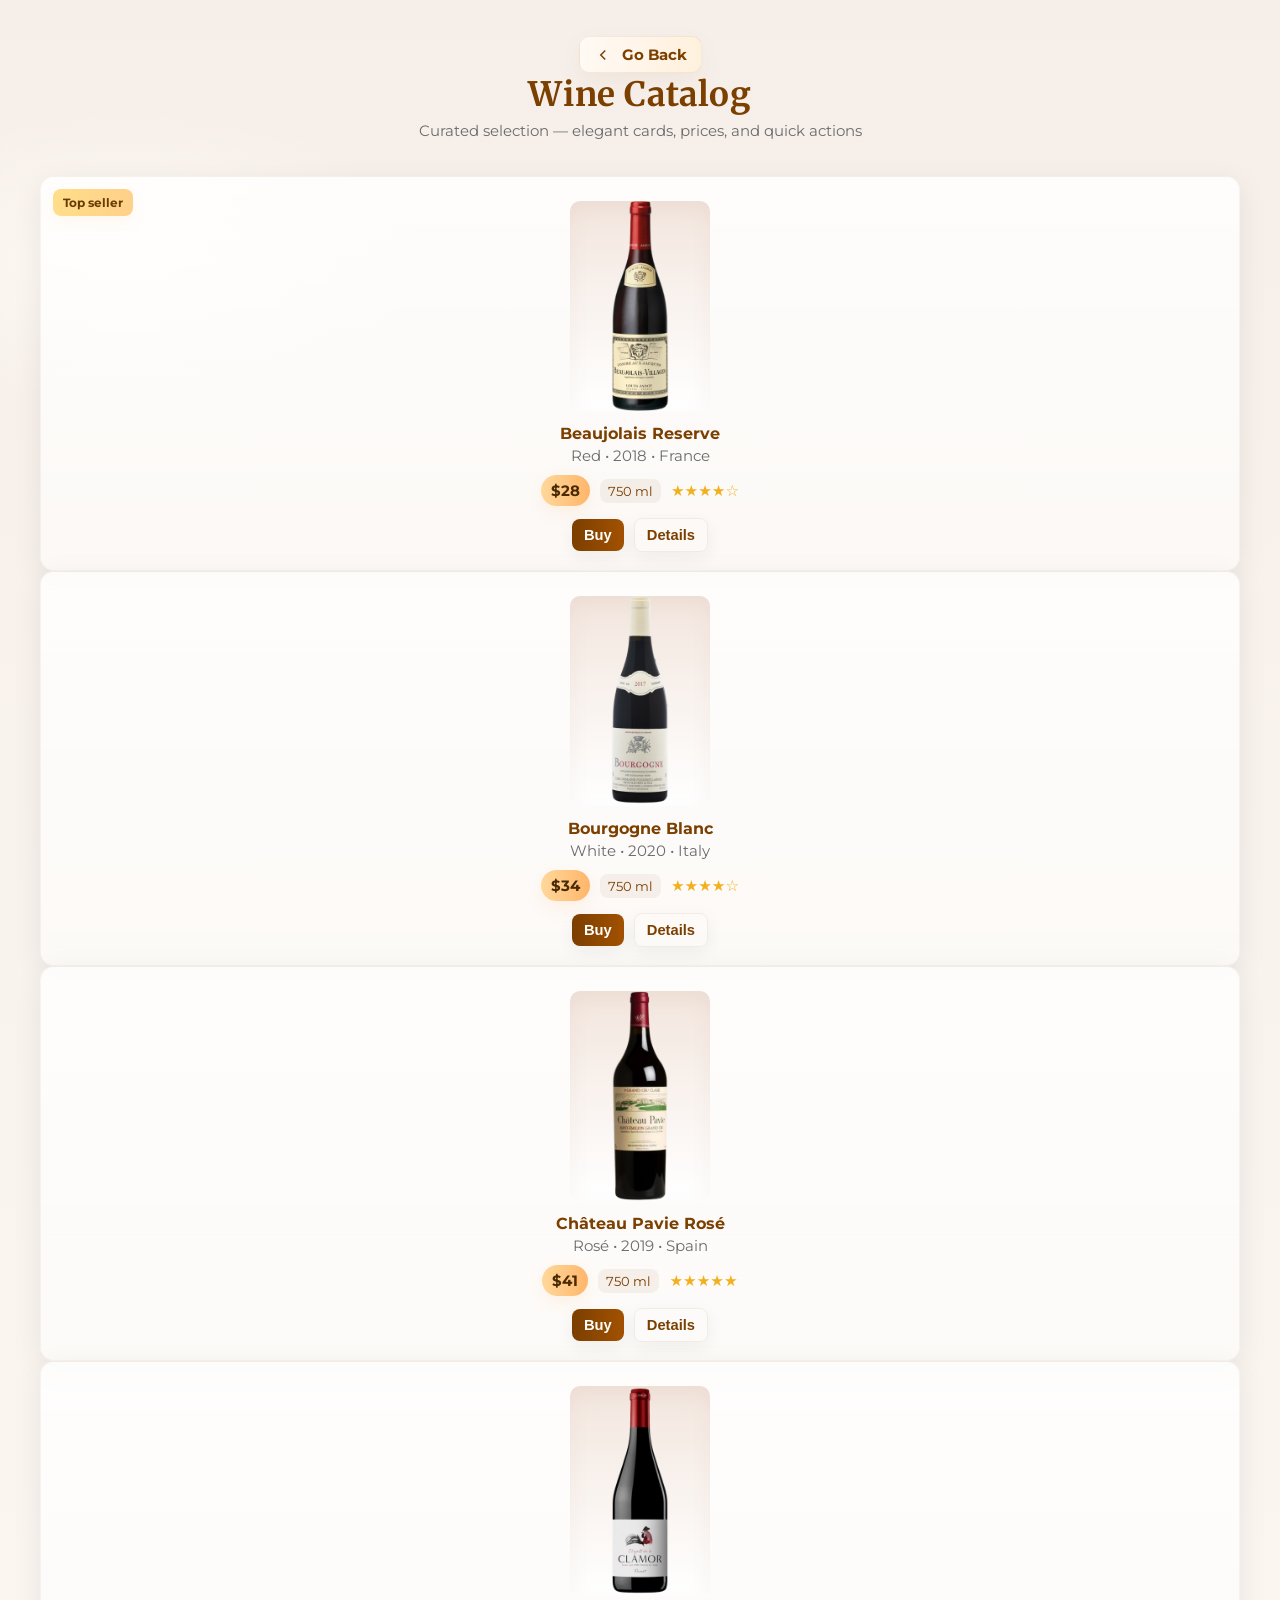
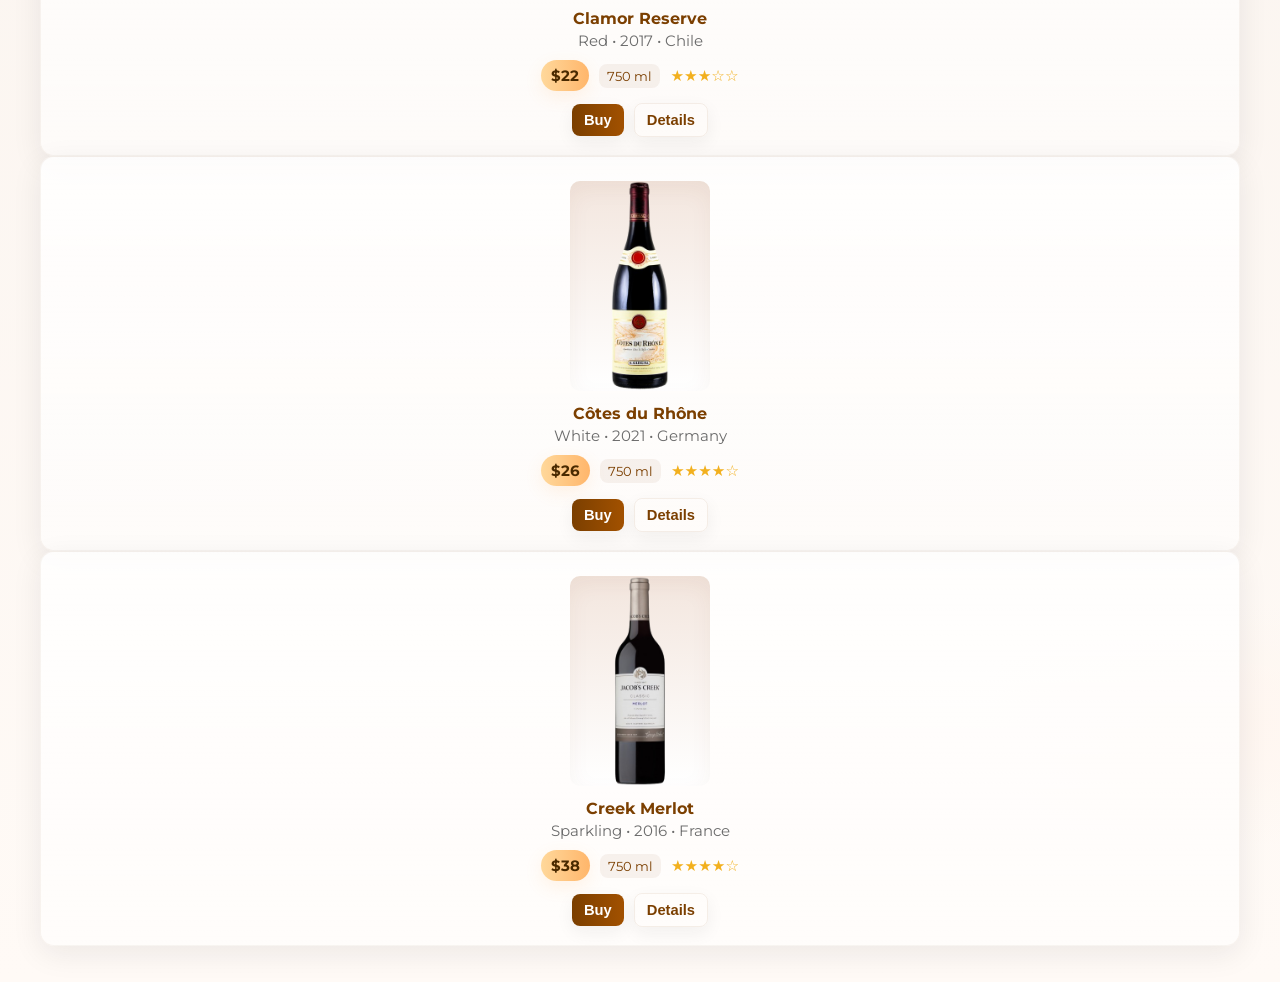
==== catalog.html @ f8fd90cb "First commit" ====
<!DOCTYPE html>
<html lang="ru"></html>
<head>
    <meta charset="utf-8" />
    <meta name="viewport" content="width=device-width,initial-scale=1" />
    <title>Wine Catalog</title>
    <link href="https://fonts.googleapis.com/css2?family=Montserrat:wght@500;700&family=Merriweather:wght@300;700&display=swap" rel="stylesheet">
    <link rel="stylesheet" href="/css/catalog.css" />
</head>
<body>
    <div class="wrap">
        <header>
    

            <a href="main.html" class="back-btn" aria-label="Go back">
                <svg viewBox="0 0 24 24" aria-hidden="true" focusable="false">
                    <path d="M15 18l-6-6 6-6"></path>
                </svg>
                <span>Go Back</span>
            </a>
            <h1>Wine Catalog</h1>
            <p>Curated selection — elegant cards, prices, and quick actions</p>
        </header>

        <div class="catalog"></div>
            <div class="wine" data-full-desc="A vibrant wine with notes of red berries, tobacco, and velvety tannins. Ideal with roasted meats and mature cheeses.">
                <div class="ribbon">Top seller</div>
                <div class="img-wrap">
                    <img src="img/BELAUJOLAS.png" alt="BELAUJOLAS">
                </div>
                <div class="wine-name">Beaujolais Reserve</div>
                <div class="wine-desc">Red • 2018 • France</div>

                <div class="meta">
                    <div class="price">$28</div>
                    <div class="badge">750 ml</div>
                    <div class="rating">★★★★☆</div>
                </div>

                <div class="actions">
                    <button class="btn btn-buy">Buy</button>
                    <button class="btn btn-details">Details</button>
                </div>
            </div>

            <div class="wine" data-full-desc="A light white with citrus and floral notes, an excellent aperitif wine.">
                <div class="img-wrap">
                    <img src="img/BOURGOGNE.png" alt="BOURGOGNE">
                </div>
                <div class="wine-name">Bourgogne Blanc</div>
                <div class="wine-desc">White • 2020 • Italy</div>

                <div class="meta">
                    <div class="price">$34</div>
                    <div class="badge">750 ml</div>
                    <div class="rating">★★★★☆</div>
                </div>

                <div class="actions">
                    <button class="btn btn-buy">Buy</button>
                    <button class="btn btn-details">Details</button>
                </div>
            </div>

            <div class="wine" data-full-desc="An exquisite pink wine with fruity aromas and fresh acidity.">
                <div class="img-wrap">
                    <img src="img/CHATEAU-PAVIE.png" alt="CHATEAU-PAVIE">
                </div>
                <div class="wine-name">Château Pavie Rosé</div>
                <div class="wine-desc">Rosé • 2019 • Spain</div>

                <div class="meta">
                    <div class="price">$41</div>
                    <div class="badge">750 ml</div>
                    <div class="rating">★★★★★</div>
                </div>

                <div class="actions">
                    <button class="btn btn-buy">Buy</button>
                    <button class="btn btn-details">Details</button>
                </div>
            </div>

            <div class="wine" data-full-desc="A deep Chilean wine with notes of spice and dark fruit.">
                <div class="img-wrap">
                    <img src="img/CLAMOR.png" alt="CLAMOR">
                </div>
                <div class="wine-name">Clamor Reserve</div>
                <div class="wine-desc">Red • 2017 • Chile</div>

                <div class="meta">
                    <div class="price">$22</div>
                    <div class="badge">750 ml</div>
                    <div class="rating">★★★☆☆</div>
                </div>

                <div class="actions">
                    <button class="btn btn-buy">Buy</button>
                    <button class="btn btn-details">Details</button>
                </div>
            </div>

            <div class="wine" data-full-desc="A refreshing white with hints of green apple and herbs.">
                <div class="img-wrap">
                    <img src="img/COTES-DU-RHONE.png" alt="COTES-DU-RHONE">
                </div>
                <div class="wine-name">Côtes du Rhône</div>
                <div class="wine-desc">White • 2021 • Germany</div>

                <div class="meta">
                    <div class="price">$26</div>
                    <div class="badge">750 ml</div>
                    <div class="rating">★★★★☆</div>
                </div>

                <div class="actions">
                    <button class="btn btn-buy">Buy</button>
                    <button class="btn btn-details">Details</button>
                </div>
            </div>

            <div class="wine" data-full-desc="A sparkling wine with fine bubbles and notes of pear, ideal with desserts.">
                <div class="img-wrap">
                    <img src="img/CREEK-MERLOT.png" alt="CREEK-MERLOT">
                </div>
                <div class="wine-name">Creek Merlot</div>
                <div class="wine-desc">Sparkling • 2016 • France</div>

                <div class="meta">
                    <div class="price">$38</div>
                    <div class="badge">750 ml</div>
                    <div class="rating">★★★★☆</div>
                </div>

                <div class="actions">
                    <button class="btn btn-buy">Buy</button>
                    <button class="btn btn-details">Details</button>
                </div>
            </div>
        </div>
    </div>

    <!-- Modal -->
    <div class="modal-overlay" id="modalOverlay" aria-hidden="true">
        <div class="modal" role="dialog" aria-modal="true" aria-labelledby="modalTitle">
            <button class="close" id="modalClose" title="Close">&times;</button>
            <div class="modal-left">
                <img id="modalImg" src="" alt="">
            </div>
            <div class="modal-right">
                <h2 id="modalTitle">Название вина</h2>
                <div class="small" id="modalSub">Категория • Год • Страна</div>

                <div class="meta" style="margin-top:6px">
                    <div class="price" id="modalPrice">$0</div>
                    <div class="badge" id="modalBadge">750 ml</div>
                    <div class="rating" id="modalRating">★★★★☆</div>
                </div>

                <div class="full-desc" id="modalDesc">Полное описание вина.</div>

                <div class="modal-actions">
                    <button class="btn btn-buy" id="modalBuy">Buy</button>
                    <button class="btn" id="modalClose2">Close</button>
                </div>
            </div>
        </div>
    </div>

    <script>
        (function(){
            const overlay = document.getElementById('modalOverlay');
            const modalImg = document.getElementById('modalImg');
            const modalTitle = document.getElementById('modalTitle');
            const modalSub = document.getElementById('modalSub');
            const modalPrice = document.getElementById('modalPrice');
            const modalBadge = document.getElementById('modalBadge');
            const modalRating = document.getElementById('modalRating');
            const modalDesc = document.getElementById('modalDesc');
            const closeBtns = [document.getElementById('modalClose'), document.getElementById('modalClose2')];
            const buyBtn = document.getElementById('modalBuy');

            function openModalFromWine(wineEl){
                const img = wineEl.querySelector('.img-wrap img');
                const name = wineEl.querySelector('.wine-name')?.textContent || '';
                const sub = wineEl.querySelector('.wine-desc')?.textContent || '';
                const price = wineEl.querySelector('.price')?.textContent || '';
                const badge = wineEl.querySelector('.badge')?.textContent || '';
                const rating = wineEl.querySelector('.rating')?.textContent || '';
                const full = wineEl.dataset.fullDesc || wineEl.querySelector('.wine-desc')?.textContent || '';

                modalImg.src = img?.src || '';
                modalImg.alt = img?.alt || name;
                modalTitle.textContent = name;
                modalSub.textContent = sub;
                modalPrice.textContent = price;
                modalBadge.textContent = badge;
                modalRating.textContent = rating;
                modalDesc.textContent = full;

                overlay.classList.add('open');
                overlay.setAttribute('aria-hidden', 'false');
                document.body.style.overflow = 'hidden';
            }

            function closeModal(){
                overlay.classList.remove('open');
                overlay.setAttribute('aria-hidden', 'true');
                document.body.style.overflow = '';
            }

            document.querySelectorAll('.btn-details').forEach(btn=>{
                btn.addEventListener('click', function(){
                    const wine = this.closest('.wine');
                    if(!wine) return;
                    openModalFromWine(wine);
                });
            });

            closeBtns.forEach(b=> b && b.addEventListener('click', closeModal));
            overlay.addEventListener('click', function(e){
                if(e.target === overlay) closeModal();
            });
            document.addEventListener('keydown', function(e){
                if(e.key === 'Escape' && overlay.classList.contains('open')) closeModal();
            });

            // example: Buy in modal simply alerts (hook to real flow)
            buyBtn.addEventListener('click', function(){
                const name = modalTitle.textContent;
                alert(name + ' — added to cart (demo)');
                closeModal();
            });
        })();
    </script>
</body>
</html>
---- css/catalog.css ----
:root{
            --bg1: #f6efe9;
            --bg2: #fffaf6;
            --accent: #7b3f00;
            --muted: #6b6b6b;
            --card-bg: rgba(255,255,255,0.7);
            --glass: rgba(255,255,255,0.55);
            --shadow: 0 8px 30px rgba(27,31,35,0.08);
        }
        *{box-sizing:border-box}
        body{
            margin:0;
            font-family: "Montserrat", system-ui, -apple-system, "Segoe UI", Roboto, "Helvetica Neue", Arial;
            background: radial-gradient(1200px 600px at 10% 10%, #fff9f3 0%, rgba(255,250,245,0) 25%),
                        radial-gradient(1000px 500px at 95% 90%, #fff6f0 0%, rgba(255,250,245,0) 25%),
                        linear-gradient(180deg,var(--bg1),var(--bg2));
            color:#2b2b2b;
            -webkit-font-smoothing:antialiased;
            -moz-osx-font-smoothing:grayscale;
            padding:36px 20px;
        }

        .wrap{
            max-width:1200px;
            margin:0 auto;
        }

        header{
            text-align:center;
            margin-bottom:28px;
        }
        header h1{
            font-family: "Merriweather", serif;
            margin:0;
            font-size:2.1rem;
            color:var(--accent);
            letter-spacing:0.6px;
        }
        header p{
            margin:6px 0 0;
            color:var(--muted);
            font-size:0.95rem;
        }

        /* changed to horizontal row with overflow */
        .catalog{
            display:flex;
            gap:28px;
            margin-top:28px;
            overflow-x:auto;
            padding-bottom:8px;
            -webkit-overflow-scrolling: touch;
            align-items:flex-start;
            flex-wrap:nowrap;
        }

        /* ensure each card has fixed width in the row */
        .wine{
            flex: 0 0 260px;
            background: linear-gradient(180deg, rgba(255,255,255,0.85), var(--glass));
            border-radius:14px;
            padding:18px;
            text-align:center;
            box-shadow:var(--shadow);
            transition:transform .28s cubic-bezier(.2,.9,.3,1), box-shadow .28s;
            position:relative;
            overflow:hidden;
            border:1px solid rgba(123,63,0,0.05);
        }
        .wine:hover{
            transform: translateY(-8px);
            box-shadow: 0 18px 40px rgba(27,31,35,0.12);
        }

        .img-wrap{
            width:140px;
            height:210px;
            margin:6px auto 12px;
            border-radius:10px;
            overflow:hidden;
            background:linear-gradient(180deg,#f3e6de,#fff);
            box-shadow: 0 8px 22px rgba(123,63,0,0.05) inset;
            display:flex;
            align-items:center;
            justify-content:center;
        }
        .img-wrap img{
            width:100%;
            height:100%;
            object-fit:cover;
            display:block;
            transition:transform .6s;
        }
        .wine:hover .img-wrap img{
            transform:scale(1.05) rotate(-1deg);
        }

        .wine-name{
            font-weight:700;
            color:var(--accent);
            font-size:1.02rem;
            margin:8px 0 4px;
        }
        .wine-desc{
            font-size:0.92rem;
            color:var(--muted);
            margin-bottom:10px;
        }

        .meta{
            display:flex;
            justify-content:center;
            gap:10px;
            align-items:center;
            margin-bottom:12px;
        }
        .price{
            background: linear-gradient(90deg,#ffd89b,#ffb66b);
            color:#4a2a00;
            padding:6px 10px;
            border-radius:999px;
            font-weight:700;
            font-size:0.95rem;
            box-shadow: 0 6px 18px rgba(255,166,72,0.12);
        }
        .badge{
            font-size:0.82rem;
            color:#7b3f00;
            background:rgba(123,63,0,0.06);
            padding:4px 8px;
            border-radius:8px;
        }

        .rating{
            color:#f2b01e;
            font-size:0.95rem;
        }

        .actions{
            display:flex;
            gap:10px;
            justify-content:center;
            align-items:center;
        }
        .btn{
            cursor:pointer;
            border:0;
            padding:8px 12px;
            border-radius:8px;
            font-weight:700;
            font-size:0.92rem;
            transition:transform .18s, box-shadow .18s;
            box-shadow: 0 6px 18px rgba(27,31,35,0.06);
            background:transparent;
        }
        .btn:active{transform:translateY(1px)}
        .btn-buy{
            background: linear-gradient(90deg,#7b3f00,#a25100);
            color:#fff;
        }
        .btn-details{
            background:transparent;
            color:var(--accent);
            border:1px solid rgba(123,63,0,0.08);
        }

        /* small subtle label ribbon */
        .ribbon{
            position:absolute;
            left:12px;
            top:12px;
            background:linear-gradient(90deg,#ffde8a,#ffd08a);
            color:#6a3b00;
            padding:6px 10px;
            border-radius:8px;
            font-weight:700;
            font-size:0.78rem;
            box-shadow:0 6px 16px rgba(255,160,60,0.08);
        }

        /* modal */
        .modal-overlay{
            position:fixed;
            inset:0;
            display:none;
            align-items:center;
            justify-content:center;
            background:rgba(10,10,10,0.45);
            z-index:1200;
            padding:24px;
        }
        .modal-overlay.open{display:flex}
        .modal{
            width:100%;
            max-width:920px;
            background: linear-gradient(180deg, rgba(255,255,255,0.98), #fff);
            border-radius:14px;
            box-shadow: 0 30px 80px rgba(20,20,20,0.28);
            overflow:hidden;
            display:flex;
            gap:22px;
            position:relative;
        }
        .modal-left{
            width:360px;
            min-width:260px;
            background:linear-gradient(180deg,#f8f2ef,#fff);
            display:flex;
            align-items:center;
            justify-content:center;
            padding:20px;
        }
        .modal-left img{
            width:100%;
            height:100%;
            max-height:520px;
            object-fit:contain;
            border-radius:10px;
        }
        .modal-right{
            padding:22px;
            flex:1;
            display:flex;
            flex-direction:column;
            gap:12px;
        }
        .modal-right h2{
            margin:0;
            font-family: "Merriweather", serif;
            color:var(--accent);
        }
        .modal-right .small{
            color:var(--muted);
            font-size:0.95rem;
        }
        .modal-right .meta{justify-content:flex-start; margin:6px 0 8px}
        .full-desc{
            color:#333;
            line-height:1.45;
            margin-top:8px;
            flex:1;
        }
        .modal-actions{
            display:flex;
            gap:10px;
            justify-content:flex-end;
            margin-top:8px;
        }
        .modal .close{
            position:absolute;
            right:12px;
            top:10px;
            border:0;
            background:transparent;
            font-size:18px;
            cursor:pointer;
            color:var(--muted);
            padding:8px;
        }

        @media (max-width:820px){
            .modal{flex-direction:column}
            .modal-left{width:100%; min-width:auto; padding:12px}
            .modal-right{padding:14px}
        }

        /* responsive tweaks */
        @media (max-width:520px){
            .img-wrap{width:120px;height:180px}
            .catalog{gap:18px}
            .wine{flex: 0 0 220px;}
        }
        .back-btn{
                    display:inline-flex;
                    align-items:center;
                    gap:10px;
                    padding:8px 14px;
                    border-radius:10px;
                    font-weight:700;
                    font-size:0.95rem;
                    text-decoration:none;
                    color:var(--accent);
                    background: linear-gradient(90deg, rgba(255,250,245,0.9), rgba(255,240,220,0.95));
                    border:1px solid rgba(123,63,0,0.08);
                    box-shadow: 0 8px 24px rgba(123,63,0,0.06);
                    transition:transform .18s ease, box-shadow .18s ease, opacity .18s;
                    -webkit-tap-highlight-color: transparent;
                }
                .back-btn svg{width:18px;height:18px;flex:0 0 18px; fill:none; stroke:currentColor; stroke-width:2; display:block}
                .back-btn:hover{
                    transform:translateY(-4px);
                    box-shadow: 0 18px 40px rgba(123,63,0,0.12);
                }
                .back-btn:active{transform:translateY(-1px)
                }
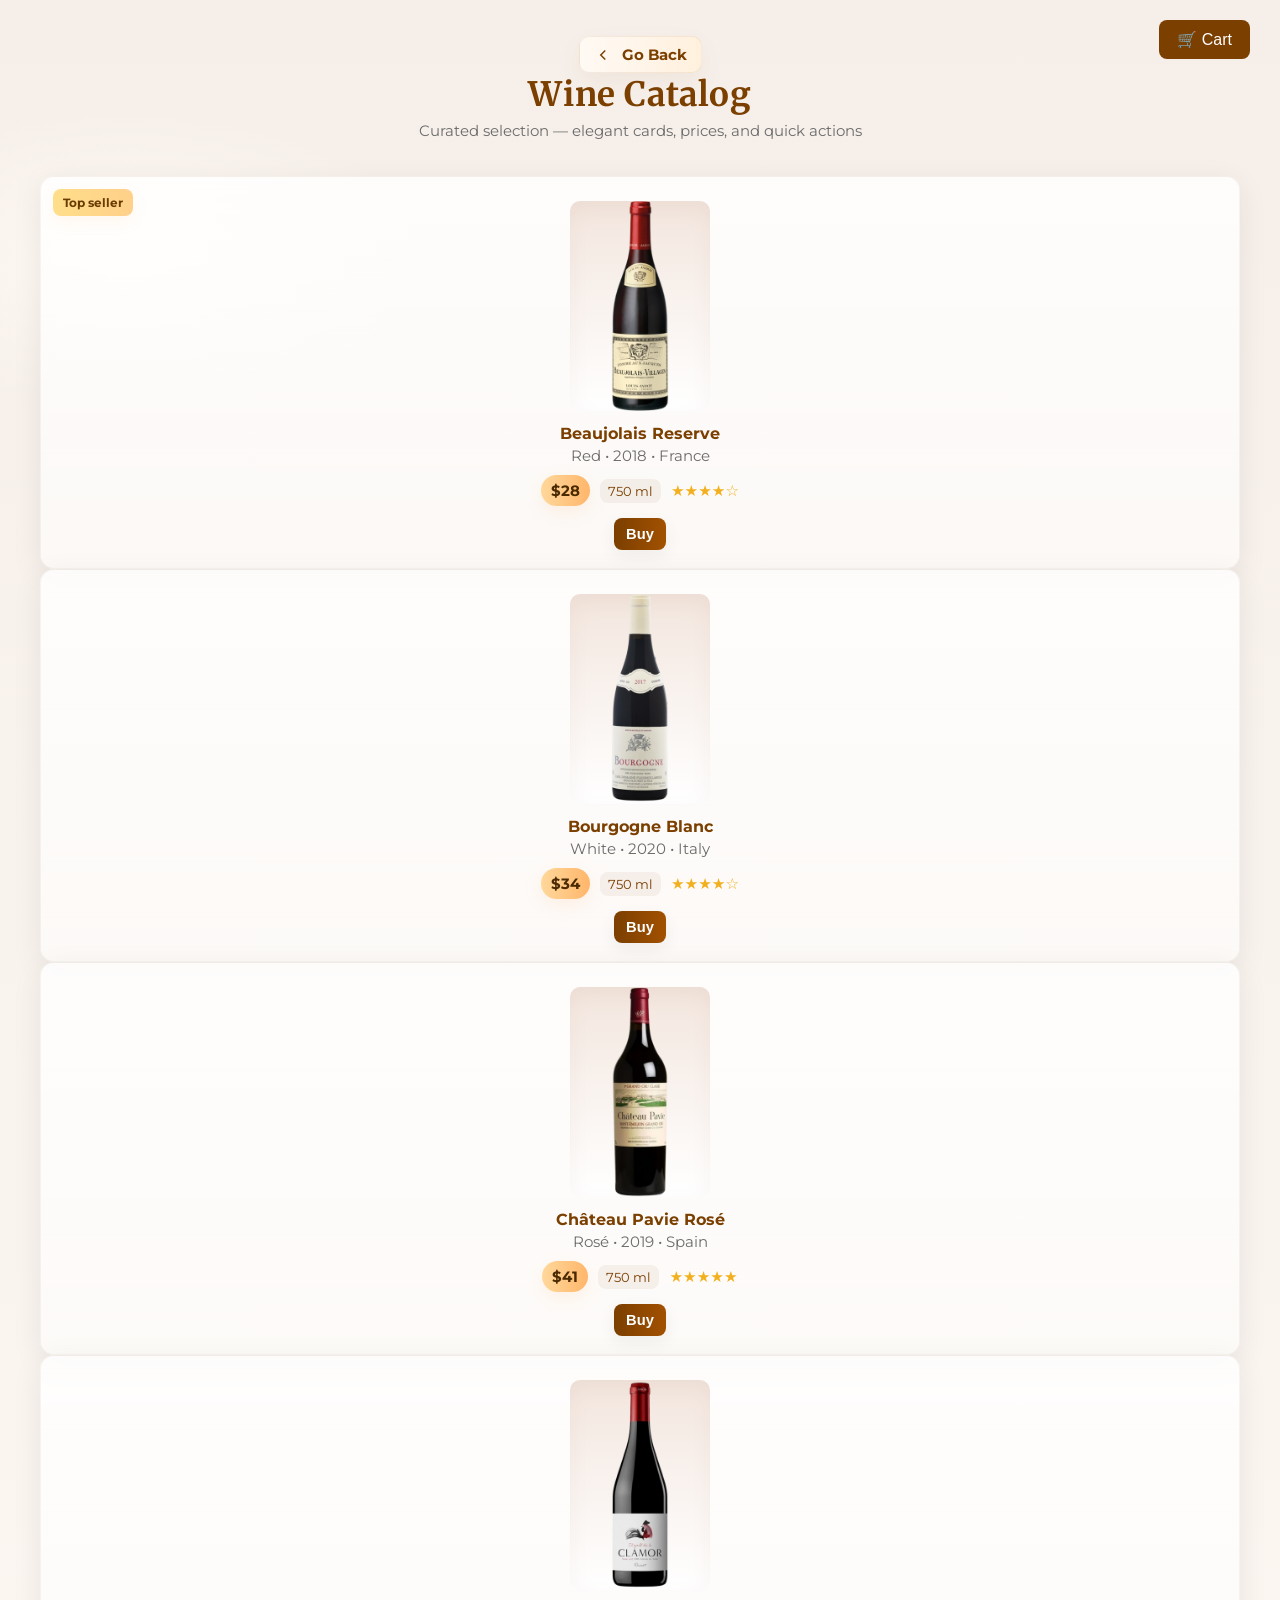
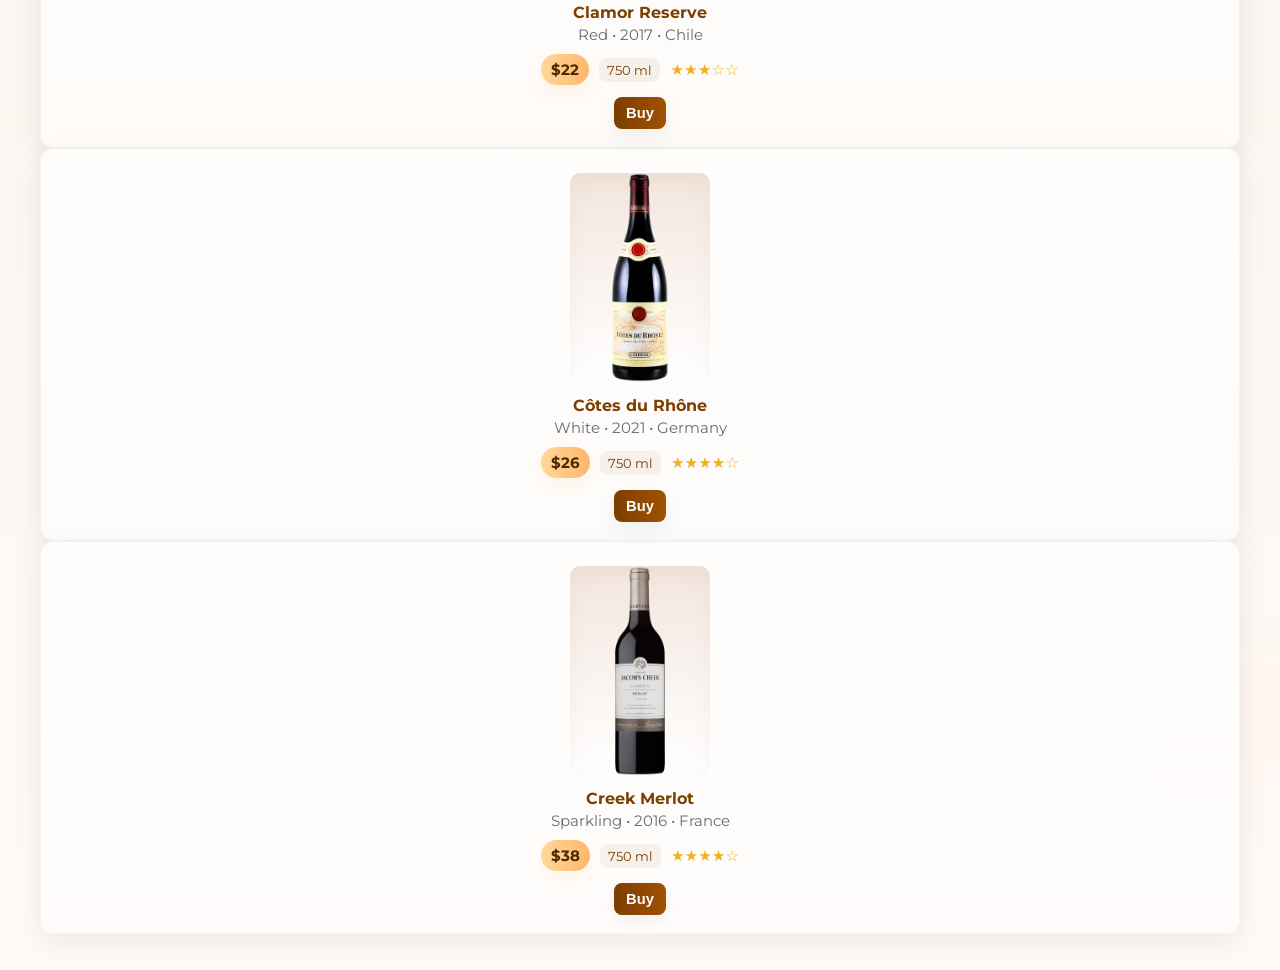
==== commit 13fee5d9: "Commit" ====
--- a/catalog.html
+++ b/catalog.html
@@ -6,11 +6,11 @@
     <title>Wine Catalog</title>
     <link href="https://fonts.googleapis.com/css2?family=Montserrat:wght@500;700&family=Merriweather:wght@300;700&display=swap" rel="stylesheet">
     <link rel="stylesheet" href="/css/catalog.css" />
+    
 </head>
 <body>
     <div class="wrap">
         <header>
-    
 
             <a href="main.html" class="back-btn" aria-label="Go back">
                 <svg viewBox="0 0 24 24" aria-hidden="true" focusable="false">
@@ -21,6 +21,7 @@
             <h1>Wine Catalog</h1>
             <p>Curated selection — elegant cards, prices, and quick actions</p>
         </header>
+        <button id="cartToggle" class="cart-button">🛒 Cart</button>
 
         <div class="catalog"></div>
             <div class="wine" data-full-desc="A vibrant wine with notes of red berries, tobacco, and velvety tannins. Ideal with roasted meats and mature cheeses.">
@@ -38,8 +39,8 @@
                 </div>
 
                 <div class="actions">
-                    <button class="btn btn-buy">Buy</button>
-                    <button class="btn btn-details">Details</button>
+                    <button onclick="addToCart('Beaujolais Reserve', 28)" class="btn btn-buy">Buy</button>
+                    
                 </div>
             </div>
 
@@ -57,8 +58,8 @@
                 </div>
 
                 <div class="actions">
-                    <button class="btn btn-buy">Buy</button>
-                    <button class="btn btn-details">Details</button>
+                    <button onclick="addToCart('Bourgogne Blanc', 34)" class="btn btn-buy">Buy</button>
+                    
                 </div>
             </div>
 
@@ -76,8 +77,8 @@
                 </div>
 
                 <div class="actions">
-                    <button class="btn btn-buy">Buy</button>
-                    <button class="btn btn-details">Details</button>
+                    <button onclick="addToCart('Château Pavie Rosé', 41)" class="btn btn-buy">Buy</button>
+                    
                 </div>
             </div>
 
@@ -95,8 +96,8 @@
                 </div>
 
                 <div class="actions">
-                    <button class="btn btn-buy">Buy</button>
-                    <button class="btn btn-details">Details</button>
+                    <button onclick="addToCart('Clamor Reserve', 22)" class="btn btn-buy">Buy</button>
+                    
                 </div>
             </div>
 
@@ -114,8 +115,8 @@
                 </div>
 
                 <div class="actions">
-                    <button class="btn btn-buy">Buy</button>
-                    <button class="btn btn-details">Details</button>
+                    <button onclick="addToCart('Côtes du Rhône', 26)" class="btn btn-buy">Buy</button>
+                    
                 </div>
             </div>
 
@@ -133,105 +134,29 @@
                 </div>
 
                 <div class="actions">
-                    <button class="btn btn-buy">Buy</button>
-                    <button class="btn btn-details">Details</button>
+                    <button onclick="addToCart('Creek Merlot', 38)" class="btn btn-buy">Buy</button>
+                
                 </div>
             </div>
+
+            
+            <!-- Выдвижная корзина -->
+        <div id="cartPanel" class="cart-panel">
+            <div class="cart-header">
+                <h2>Your Cart</h2>
+                <button id="closeCart" class="close-btn">✕</button>
+            </div>
+                <ul id="cart"></ul>
+            <div class="cart-footer">
+                 <p><strong>Total:</strong> $<span id="cartTotal">0.00</span></p>
+                 <button id="checkoutBtn">Checkout</button>
+                 <button id="clearCartBtn">Clear</button>
+            </div>
+            </div>
+            <div id="overlay" class="overlay"></div>
         </div>
     </div>
 
-    <!-- Modal -->
-    <div class="modal-overlay" id="modalOverlay" aria-hidden="true">
-        <div class="modal" role="dialog" aria-modal="true" aria-labelledby="modalTitle">
-            <button class="close" id="modalClose" title="Close">&times;</button>
-            <div class="modal-left">
-                <img id="modalImg" src="" alt="">
-            </div>
-            <div class="modal-right">
-                <h2 id="modalTitle">Название вина</h2>
-                <div class="small" id="modalSub">Категория • Год • Страна</div>
-
-                <div class="meta" style="margin-top:6px">
-                    <div class="price" id="modalPrice">$0</div>
-                    <div class="badge" id="modalBadge">750 ml</div>
-                    <div class="rating" id="modalRating">★★★★☆</div>
-                </div>
-
-                <div class="full-desc" id="modalDesc">Полное описание вина.</div>
-
-                <div class="modal-actions">
-                    <button class="btn btn-buy" id="modalBuy">Buy</button>
-                    <button class="btn" id="modalClose2">Close</button>
-                </div>
-            </div>
-        </div>
-    </div>
-
-    <script>
-        (function(){
-            const overlay = document.getElementById('modalOverlay');
-            const modalImg = document.getElementById('modalImg');
-            const modalTitle = document.getElementById('modalTitle');
-            const modalSub = document.getElementById('modalSub');
-            const modalPrice = document.getElementById('modalPrice');
-            const modalBadge = document.getElementById('modalBadge');
-            const modalRating = document.getElementById('modalRating');
-            const modalDesc = document.getElementById('modalDesc');
-            const closeBtns = [document.getElementById('modalClose'), document.getElementById('modalClose2')];
-            const buyBtn = document.getElementById('modalBuy');
-
-            function openModalFromWine(wineEl){
-                const img = wineEl.querySelector('.img-wrap img');
-                const name = wineEl.querySelector('.wine-name')?.textContent || '';
-                const sub = wineEl.querySelector('.wine-desc')?.textContent || '';
-                const price = wineEl.querySelector('.price')?.textContent || '';
-                const badge = wineEl.querySelector('.badge')?.textContent || '';
-                const rating = wineEl.querySelector('.rating')?.textContent || '';
-                const full = wineEl.dataset.fullDesc || wineEl.querySelector('.wine-desc')?.textContent || '';
-
-                modalImg.src = img?.src || '';
-                modalImg.alt = img?.alt || name;
-                modalTitle.textContent = name;
-                modalSub.textContent = sub;
-                modalPrice.textContent = price;
-                modalBadge.textContent = badge;
-                modalRating.textContent = rating;
-                modalDesc.textContent = full;
-
-                overlay.classList.add('open');
-                overlay.setAttribute('aria-hidden', 'false');
-                document.body.style.overflow = 'hidden';
-            }
-
-            function closeModal(){
-                overlay.classList.remove('open');
-                overlay.setAttribute('aria-hidden', 'true');
-                document.body.style.overflow = '';
-            }
-
-            document.querySelectorAll('.btn-details').forEach(btn=>{
-                btn.addEventListener('click', function(){
-                    const wine = this.closest('.wine');
-                    if(!wine) return;
-                    openModalFromWine(wine);
-                });
-            });
-
-            closeBtns.forEach(b=> b && b.addEventListener('click', closeModal));
-            overlay.addEventListener('click', function(e){
-                if(e.target === overlay) closeModal();
-            });
-            document.addEventListener('keydown', function(e){
-                if(e.key === 'Escape' && overlay.classList.contains('open')) closeModal();
-            });
-
-            // example: Buy in modal simply alerts (hook to real flow)
-            buyBtn.addEventListener('click', function(){
-                const name = modalTitle.textContent;
-                alert(name + ' — added to cart (demo)');
-                closeModal();
-            });
-        })();
-    </script>
+<script src="Js/Cart.js"></script>
 </body>
 </html>
--- a/css/catalog.css
+++ b/css/catalog.css
@@ -292,4 +292,122 @@
                     box-shadow: 0 18px 40px rgba(123,63,0,0.12);
                 }
                 .back-btn:active{transform:translateY(-1px)
-                }+                }
+
+                /* Кнопка корзины */
+.cart-button {
+  position: fixed;
+  top: 20px;
+  right: 30px;
+  background-color: #7b3f00;
+  color: white;
+  border: none;
+  padding: 10px 18px;
+  border-radius: 8px;
+  cursor: pointer;
+  font-size: 16px;
+  z-index: 1001;
+  transition: background 0.3s;
+}
+
+.cart-button:hover {
+  background-color: #9b4f00;
+}
+
+/* Выдвижная корзина */
+.cart-panel {
+  position: fixed;
+  top: 0;
+  right: -400px; /* скрыта */
+  width: 320px;
+  height: 100%;
+  background: white;
+  box-shadow: -4px 0 15px rgba(0,0,0,0.2);
+  border-left: 2px solid #ccc;
+  padding: 20px;
+  transition: right 0.4s ease;
+  z-index: 1002;
+  display: flex;
+  flex-direction: column;
+  justify-content: space-between;
+}
+
+.cart-panel.open {
+  right: 0; /* выезжает */
+}
+
+.cart-header {
+  display: flex;
+  justify-content: space-between;
+  align-items: center;
+}
+
+.close-btn {
+  background: none;
+  border: none;
+  font-size: 20px;
+  cursor: pointer;
+}
+
+#cart {
+  list-style: none;
+  padding: 0;
+  margin: 20px 0;
+  flex-grow: 1;
+  overflow-y: auto;
+}
+
+#cart li {
+  border-bottom: 1px solid #eee;
+  padding: 8px 0;
+  font-size: 0.95em;
+}
+
+.cart-footer {
+  border-top: 1px solid #eee;
+  padding-top: 10px;
+  text-align: right;
+}
+
+#checkoutBtn {
+  background-color: #7b3f00;
+  color: white;
+  border: none;
+  padding: 10px 15px;
+  border-radius: 6px;
+  cursor: pointer;
+  transition: background 0.3s;
+}
+
+#clearCartBtn{
+    background-color: #7b3f00;
+  color: white;
+  border: none;
+  padding: 10px 15px;
+  border-radius: 6px;
+  cursor: pointer;
+  transition: background 0.3s;
+}
+
+#checkoutBtn:hover {
+  background-color: #9b4f00;
+}
+
+/* Затемнение фона */
+.overlay {
+  position: fixed;
+  top: 0;
+  left: 0;
+  width: 100%;
+  height: 100%;
+  background: rgba(0,0,0,0.4);
+  opacity: 0;
+  visibility: hidden;
+  transition: opacity 0.3s;
+  z-index: 1000;
+}
+
+.overlay.active {
+  opacity: 1;
+  visibility: visible;
+}
